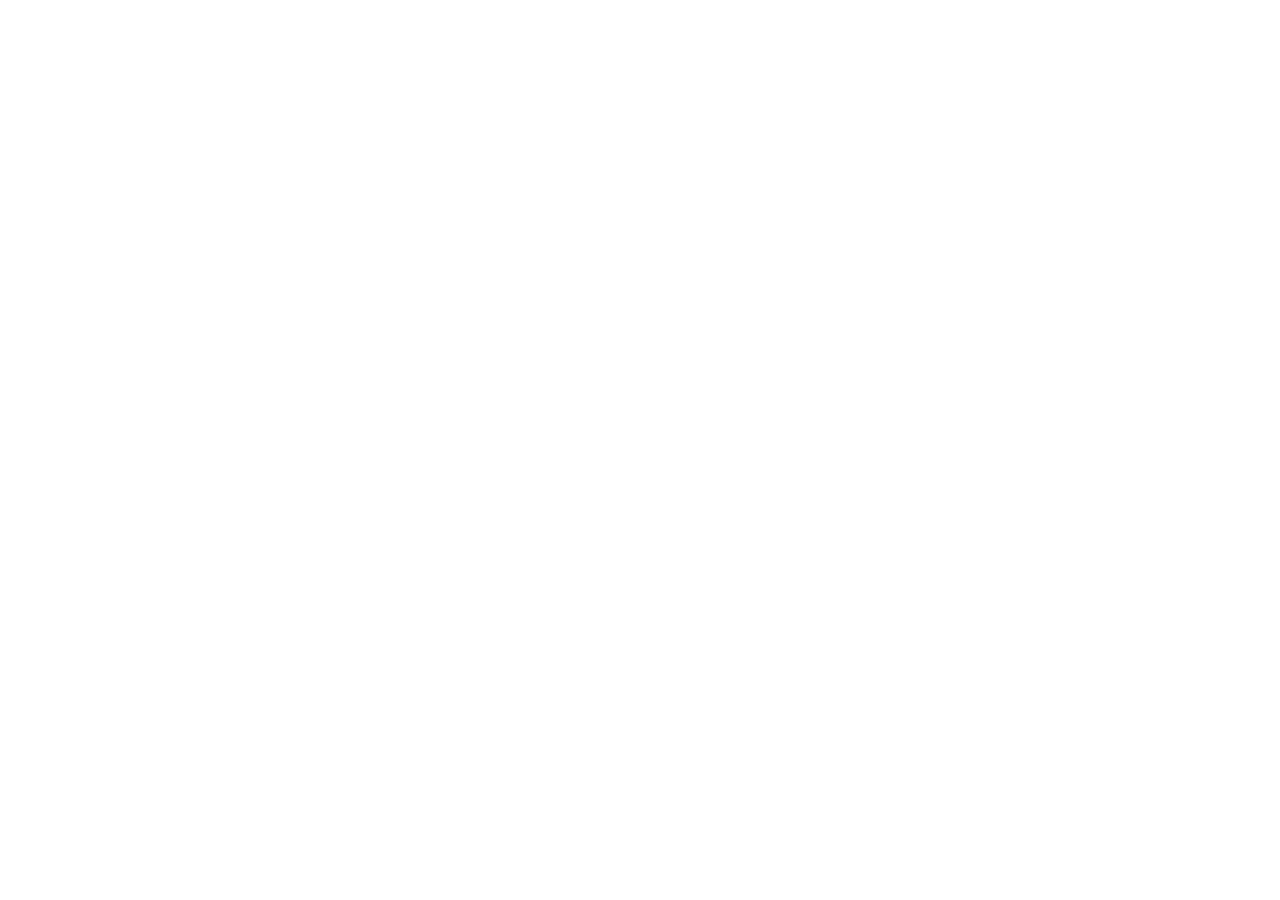
==== index.html @ b7a78eab "first commit" ====
<!DOCTYPE html>
<html lang="en">
<head>
    <meta charset="UTF-8">
    <meta http-equiv="X-UA-Compatible" content="IE=edge">
    <meta name="viewport" content="width=device-width, initial-scale=1.0">
    <link rel="stylesheet" href="./css/style.css">
    <title>Document</title>
</head>
<body>
    <script type="text/javascript" src="./js/script.js"></script>
</body>
</html>
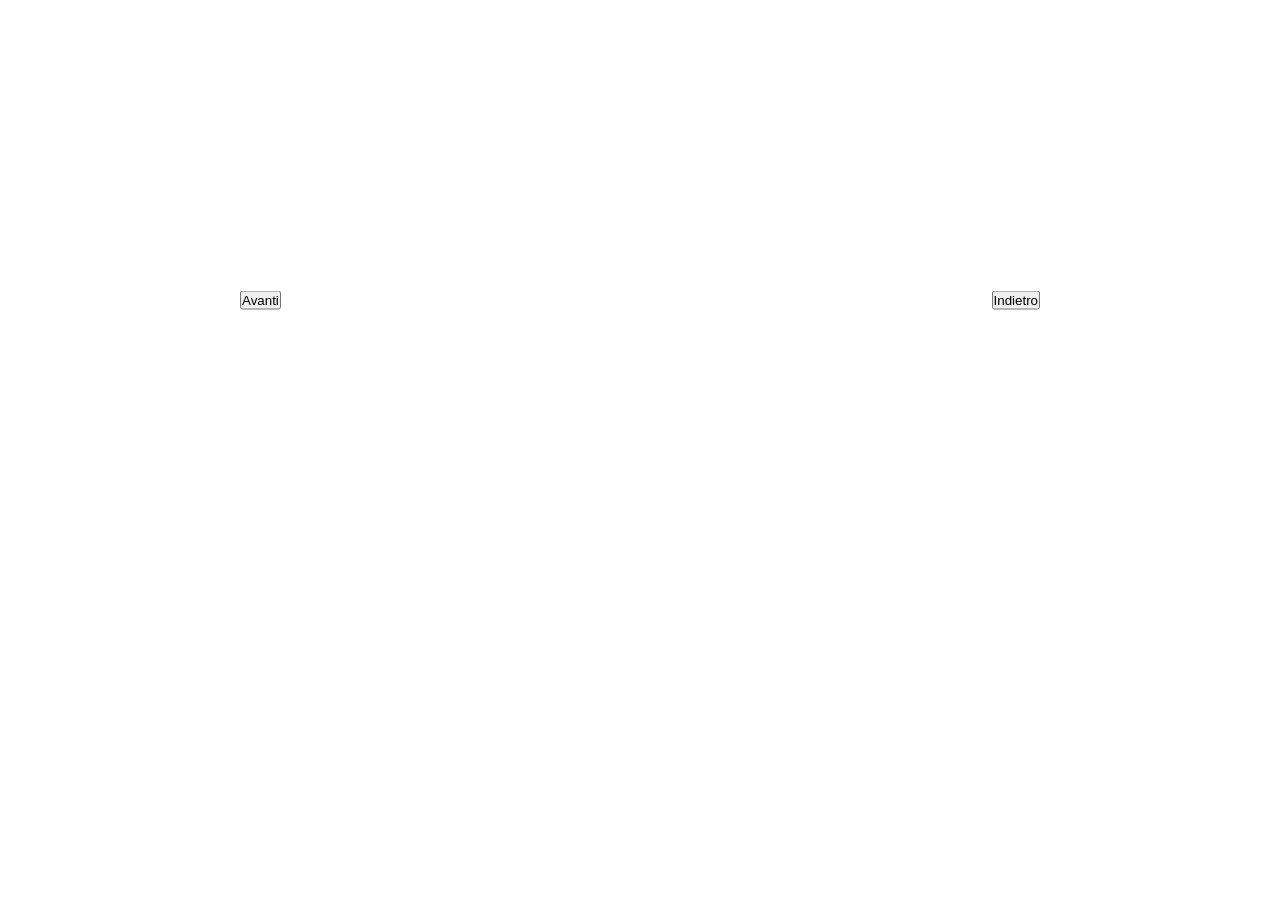
==== commit 4b6d70c6: "milestone 1 done" ====
--- a/index.html
+++ b/index.html
@@ -8,6 +8,27 @@
     <title>Document</title>
 </head>
 <body>
+    <div class="container">
+        <!-- <div class="img-container">
+            <img class="img" src="./img/01.webp" alt="spiderman">
+        </div>
+        <div class="img-container">
+            <img class="img" src="./img/02.webp" alt="monsterhunter">
+        </div>
+        <div class="img-container">
+            <img class="img" src="./img/03.webp" alt="fortnite">
+        </div>
+        <div class="img-container">
+            <img class="img" src="./img/04.webp" alt="stray">
+        </div>
+        <div class="img-container">
+            <img class="img" src="./img/05.webp" alt="avengers">
+        </div> -->
+        <div class="buttons">
+            <button>Avanti</button>
+            <button>Indietro</button>
+        </div>
+    </div>
     <script type="text/javascript" src="./js/script.js"></script>
 </body>
 </html>
--- a/css/style.css
+++ b/css/style.css
@@ -0,0 +1,39 @@
+*{
+    padding: 0;
+    margin: 0;
+    box-sizing: border-box;
+}
+
+.container{
+    width: 800px;
+    height: 400px;
+    margin: 100px auto;
+    position: relative;
+}
+
+.img-container{
+    height: 100%;
+}
+
+.img{
+    width: 100%;
+    height: 100%;
+    object-fit: cover;
+}
+
+.d-none{
+    display: none;
+}
+
+.d-block{
+    display: block;
+}
+
+.buttons{
+    position: absolute;
+    top: 50%;
+    transform: translate(0, -50%);
+    width: 100%;
+    display: flex;
+    justify-content: space-between;
+}
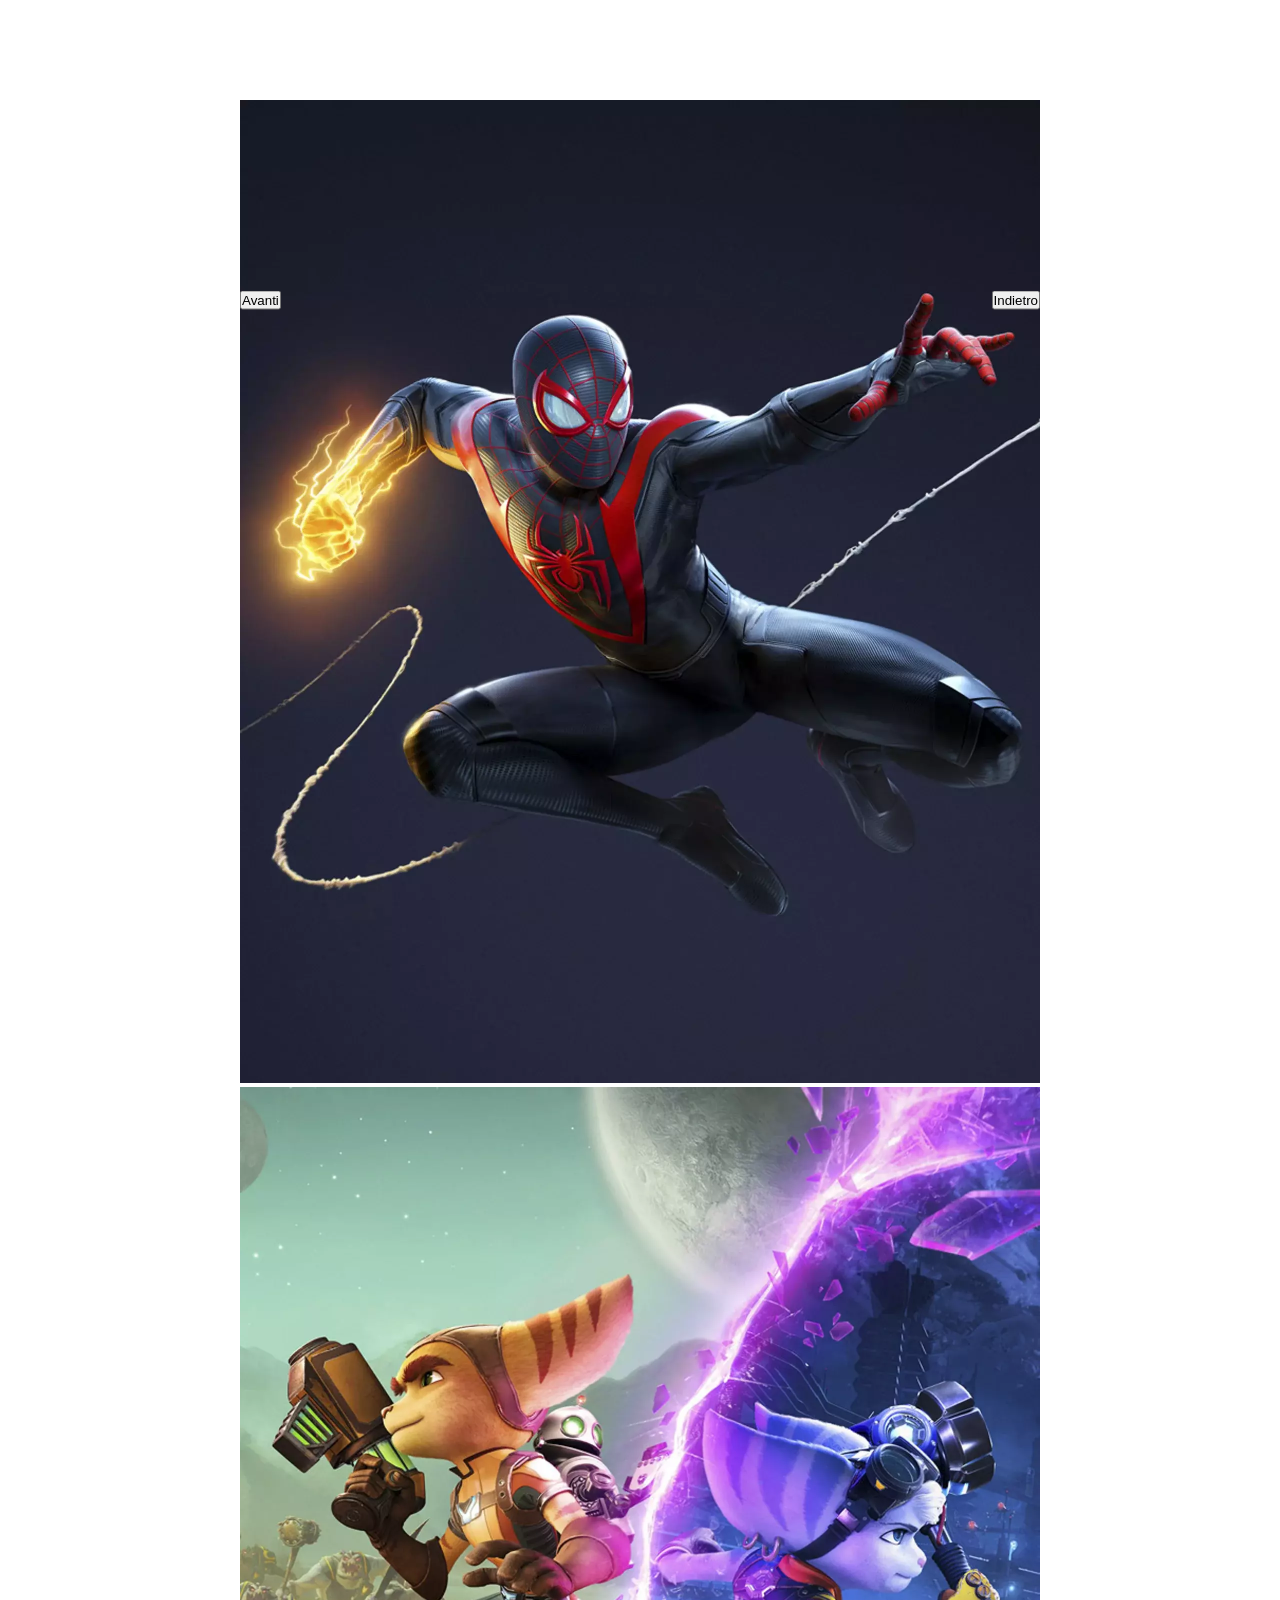
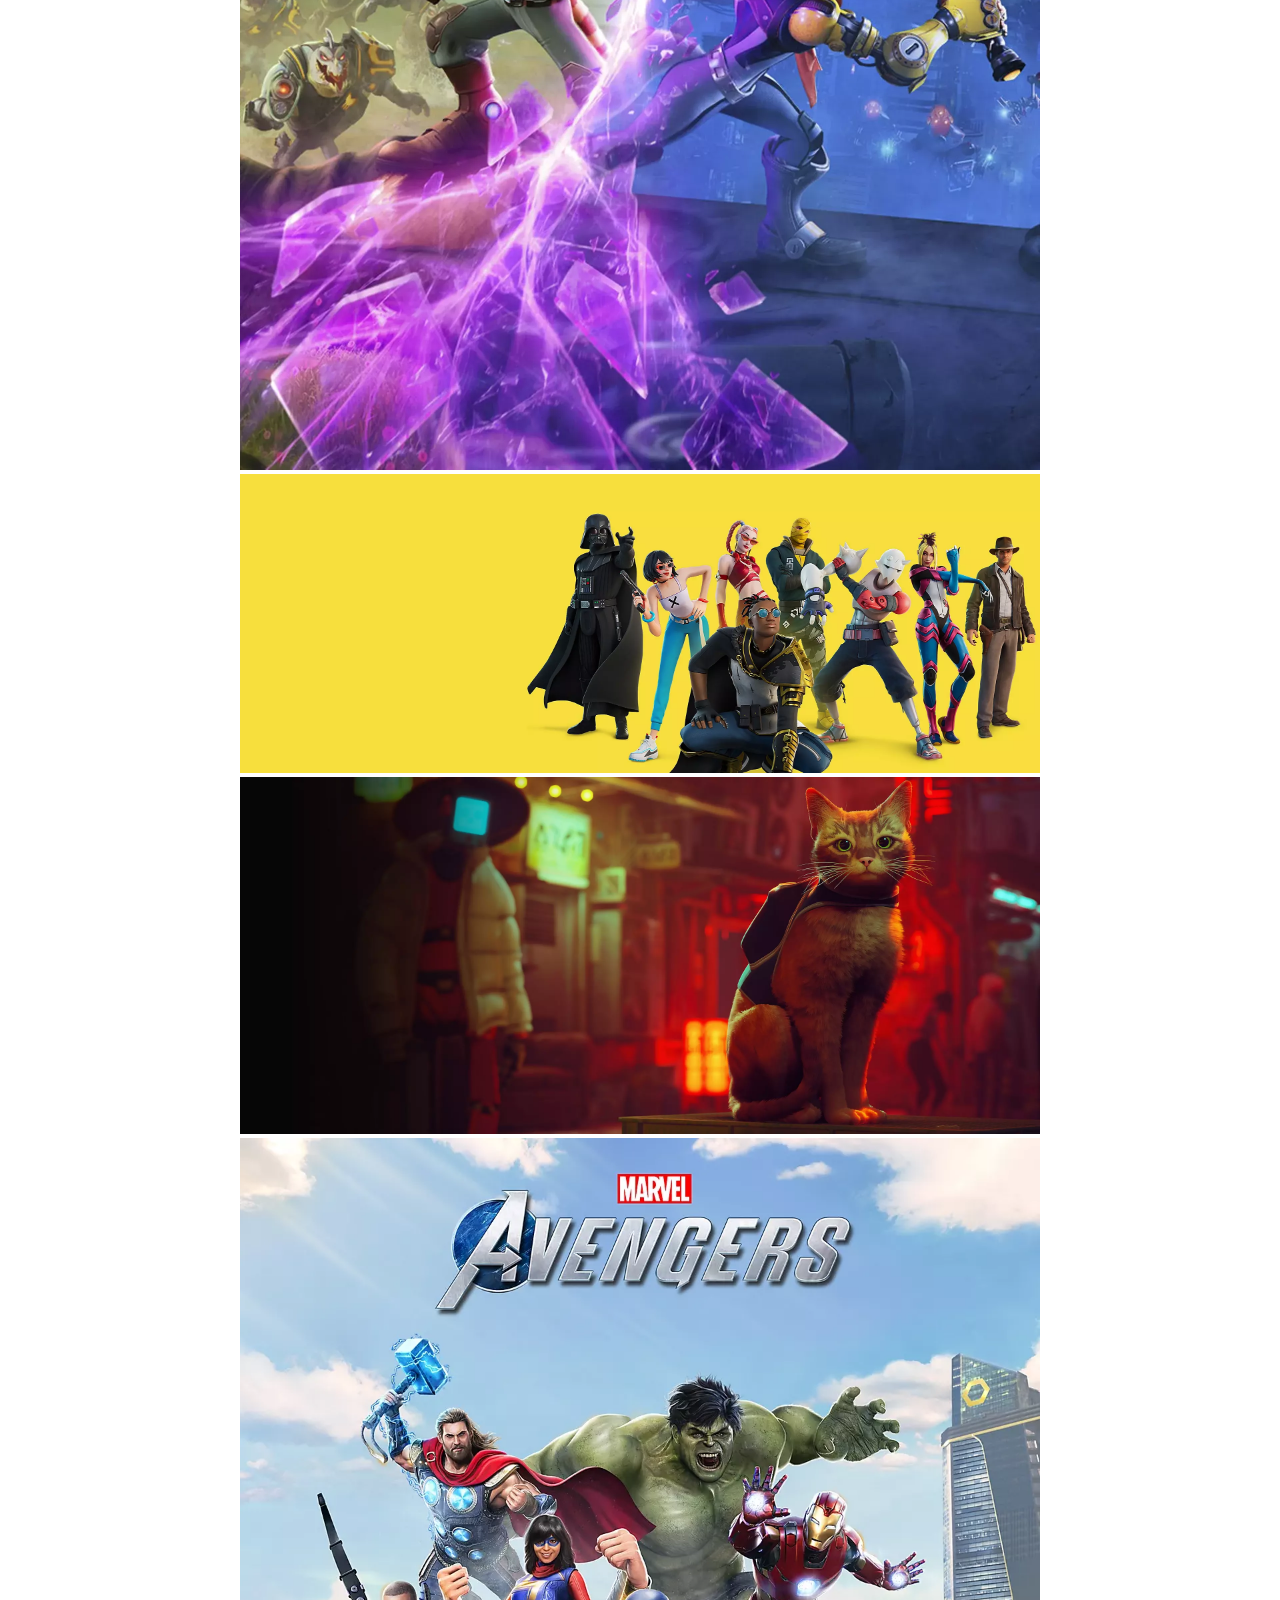
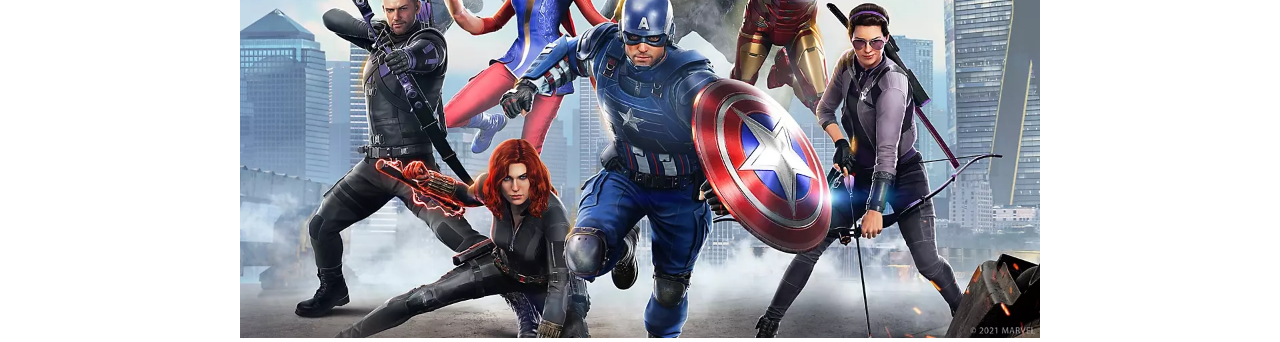
==== commit bcb06ea2: "somewhere in milestone 2" ====
--- a/index.html
+++ b/index.html
@@ -9,21 +9,24 @@
 </head>
 <body>
     <div class="container">
-        <!-- <div class="img-container">
-            <img class="img" src="./img/01.webp" alt="spiderman">
+        <div class="slider">
+
+            <!-- <div class="img-container">
+                <img class="img" src="./img/01.webp" alt="spiderman">
+            </div>
+            <div class="img-container">
+                <img class="img" src="./img/02.webp" alt="monsterhunter">
+            </div>
+            <div class="img-container">
+                <img class="img" src="./img/03.webp" alt="fortnite">
+            </div>
+            <div class="img-container">
+                <img class="img" src="./img/04.webp" alt="stray">
+            </div>
+            <div class="img-container">
+                <img class="img" src="./img/05.webp" alt="avengers">
+            </div> -->
         </div>
-        <div class="img-container">
-            <img class="img" src="./img/02.webp" alt="monsterhunter">
-        </div>
-        <div class="img-container">
-            <img class="img" src="./img/03.webp" alt="fortnite">
-        </div>
-        <div class="img-container">
-            <img class="img" src="./img/04.webp" alt="stray">
-        </div>
-        <div class="img-container">
-            <img class="img" src="./img/05.webp" alt="avengers">
-        </div> -->
         <div class="buttons">
             <button>Avanti</button>
             <button>Indietro</button>
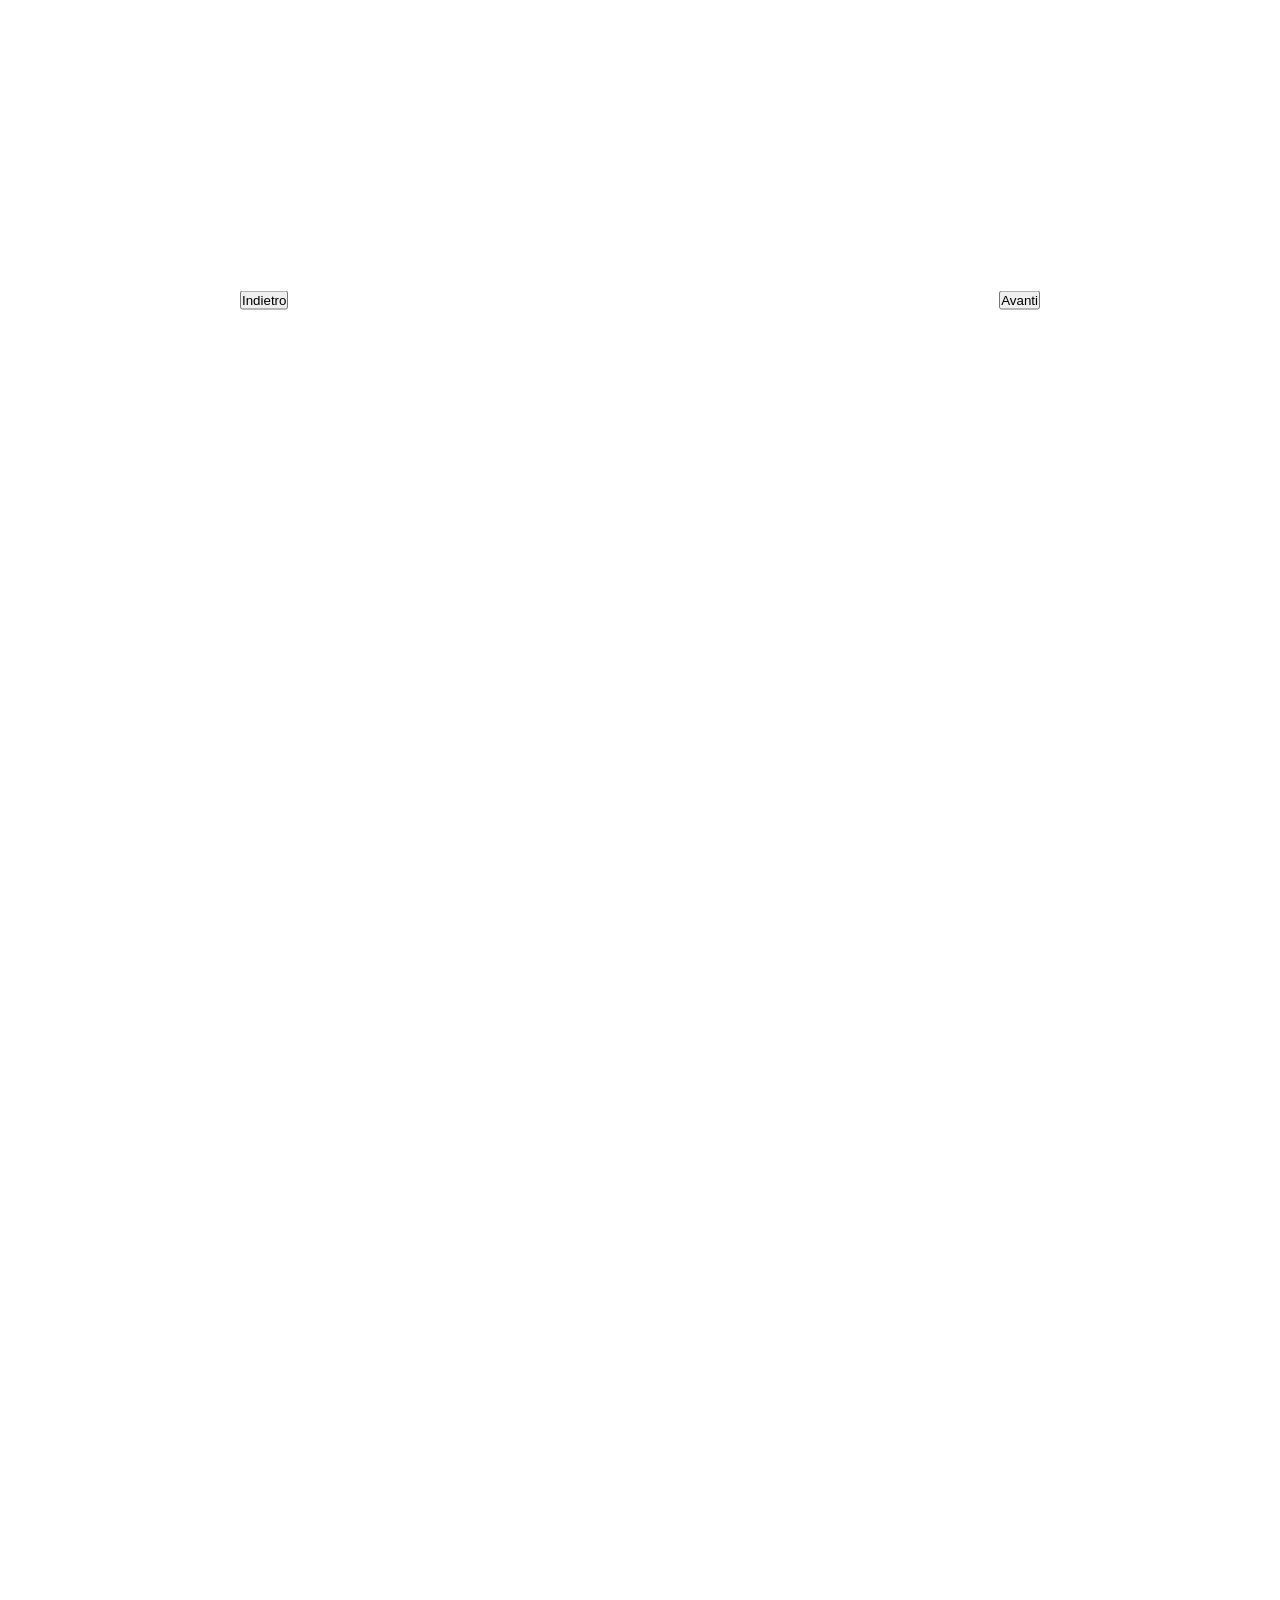
==== commit d2aff910: "creating event listner for insert img" ====
--- a/index.html
+++ b/index.html
@@ -28,8 +28,8 @@
             </div> -->
         </div>
         <div class="buttons">
-            <button>Avanti</button>
-            <button>Indietro</button>
+            <button class="next">Indietro</button>
+            <button class="back">Avanti</button>
         </div>
     </div>
     <script type="text/javascript" src="./js/script.js"></script>
--- a/css/style.css
+++ b/css/style.css
@@ -11,18 +11,20 @@
     position: relative;
 }
 
+.slider{
+    width: 100%;
+    height: 100%;
+}
+
 .img-container{
     height: 100%;
 }
 
 .img{
+    display: none;
     width: 100%;
     height: 100%;
     object-fit: cover;
-}
-
-.d-none{
-    display: none;
 }
 
 .d-block{
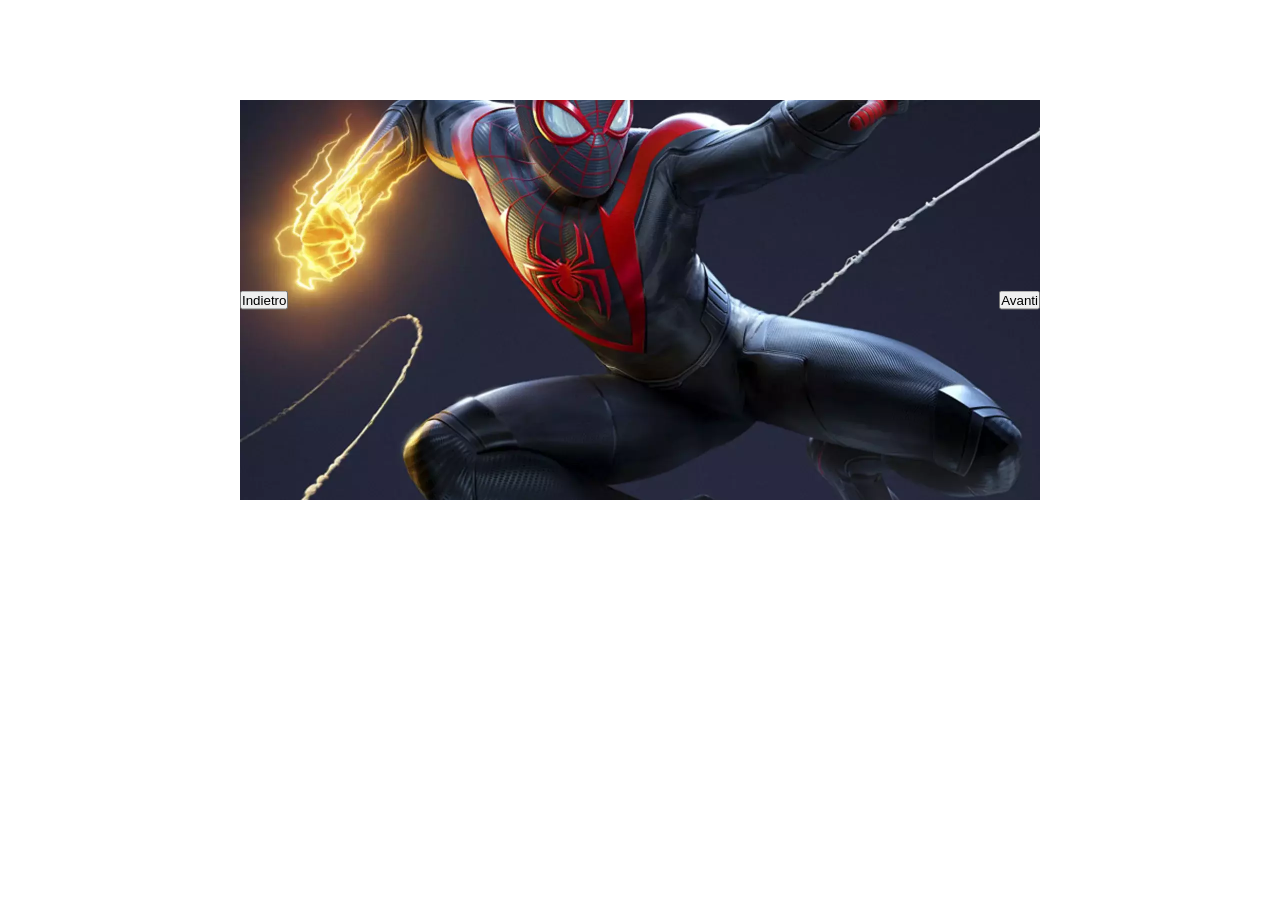
==== commit d75adb13: "Fixed" ====
--- a/index.html
+++ b/index.html
@@ -28,8 +28,8 @@
             </div> -->
         </div>
         <div class="buttons">
-            <button class="next">Indietro</button>
-            <button class="back">Avanti</button>
+            <button class="back">Indietro</button>
+            <button class="next">Avanti</button>
         </div>
     </div>
     <script type="text/javascript" src="./js/script.js"></script>
--- a/css/style.css
+++ b/css/style.css
@@ -12,11 +12,14 @@
 }
 
 .slider{
+    position: relative;
     width: 100%;
     height: 100%;
 }
 
 .img-container{
+    position: absolute;
+    width: 100%;
     height: 100%;
 }
 
@@ -27,7 +30,7 @@
     object-fit: cover;
 }
 
-.d-block{
+.img.d-block{
     display: block;
 }
 
